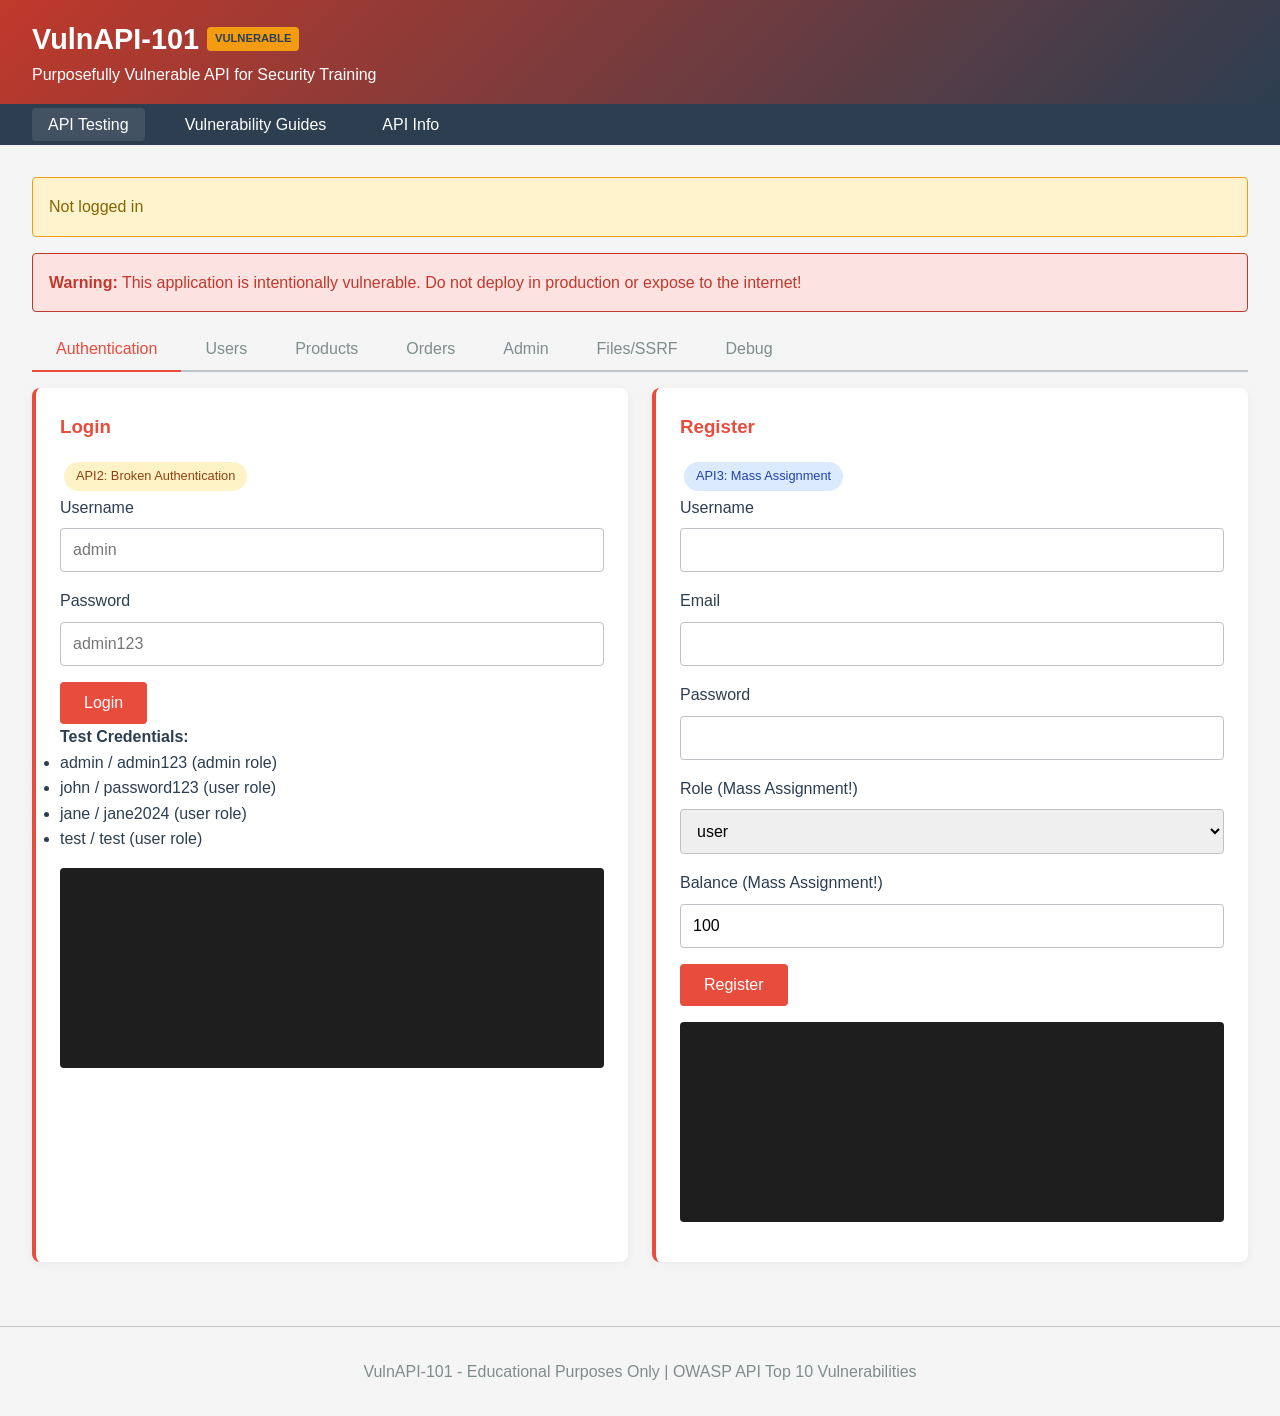
==== static/index.html @ 737ffe5f "Add VulnAPI-101: Purposefully vulnerable API for security training This commit adds a complete vulne" ====
<!DOCTYPE html>
<html lang="en">
<head>
    <meta charset="UTF-8">
    <meta name="viewport" content="width=device-width, initial-scale=1.0">
    <title>VulnAPI-101 - Vulnerable API Testing Interface</title>
    <link rel="stylesheet" href="/static/css/style.css">
</head>
<body>
    <header>
        <h1>VulnAPI-101 <span class="warning-badge">VULNERABLE</span></h1>
        <p>Purposefully Vulnerable API for Security Training</p>
    </header>

    <nav>
        <ul>
            <li><a href="/static/index.html" class="active">API Testing</a></li>
            <li><a href="/guides/">Vulnerability Guides</a></li>
            <li><a href="/api" target="_blank">API Info</a></li>
        </ul>
    </nav>

    <main>
        <div id="auth-status" class="alert alert-warning">Not logged in</div>
        <button id="logout-btn" class="btn btn-secondary btn-small" style="display: none;">Logout</button>

        <div class="alert alert-danger">
            <strong>Warning:</strong> This application is intentionally vulnerable.
            Do not deploy in production or expose to the internet!
        </div>

        <!-- Tabs -->
        <div class="tabs">
            <button class="tab active" data-tab="auth-section">Authentication</button>
            <button class="tab" data-tab="users-section">Users</button>
            <button class="tab" data-tab="products-section">Products</button>
            <button class="tab" data-tab="orders-section">Orders</button>
            <button class="tab" data-tab="admin-section">Admin</button>
            <button class="tab" data-tab="files-section">Files/SSRF</button>
            <button class="tab" data-tab="debug-section">Debug</button>
        </div>

        <!-- Authentication Section -->
        <div id="auth-section" class="tab-content active">
            <div class="grid">
                <div class="card">
                    <h3>Login</h3>
                    <p class="owasp-tag owasp-api2">API2: Broken Authentication</p>
                    <form id="login-form">
                        <div class="form-group">
                            <label for="login-username">Username</label>
                            <input type="text" id="login-username" placeholder="admin" required>
                        </div>
                        <div class="form-group">
                            <label for="login-password">Password</label>
                            <input type="password" id="login-password" placeholder="admin123" required>
                        </div>
                        <button type="submit" class="btn btn-primary">Login</button>
                    </form>
                    <h4>Test Credentials:</h4>
                    <ul>
                        <li>admin / admin123 (admin role)</li>
                        <li>john / password123 (user role)</li>
                        <li>jane / jane2024 (user role)</li>
                        <li>test / test (user role)</li>
                    </ul>
                    <pre class="response-area" id="login-response"></pre>
                </div>

                <div class="card">
                    <h3>Register</h3>
                    <p class="owasp-tag owasp-api3">API3: Mass Assignment</p>
                    <form id="register-form">
                        <div class="form-group">
                            <label for="reg-username">Username</label>
                            <input type="text" id="reg-username" required>
                        </div>
                        <div class="form-group">
                            <label for="reg-email">Email</label>
                            <input type="email" id="reg-email" required>
                        </div>
                        <div class="form-group">
                            <label for="reg-password">Password</label>
                            <input type="password" id="reg-password" required>
                        </div>
                        <div class="form-group">
                            <label for="reg-role">Role (Mass Assignment!)</label>
                            <select id="reg-role">
                                <option value="user">user</option>
                                <option value="admin">admin</option>
                                <option value="moderator">moderator</option>
                            </select>
                        </div>
                        <div class="form-group">
                            <label for="reg-balance">Balance (Mass Assignment!)</label>
                            <input type="number" id="reg-balance" value="100" step="0.01">
                        </div>
                        <button type="submit" class="btn btn-primary">Register</button>
                    </form>
                    <pre class="response-area" id="register-response"></pre>
                </div>
            </div>
        </div>

        <!-- Users Section -->
        <div id="users-section" class="tab-content">
            <div class="grid">
                <div class="card">
                    <h3>List All Users</h3>
                    <p class="owasp-tag owasp-api1">API1: BOLA</p>
                    <p class="owasp-tag owasp-api3">API3: Excessive Data Exposure</p>
                    <p>No authentication required - exposes all users including sensitive data!</p>
                    <button id="get-users-btn" class="btn btn-primary">Get All Users</button>
                    <pre class="response-area" id="users-response"></pre>
                </div>

                <div class="card">
                    <h3>Get User by ID</h3>
                    <p class="owasp-tag owasp-api1">API1: BOLA</p>
                    <div class="form-group">
                        <label for="user-id-input">User ID</label>
                        <input type="number" id="user-id-input" value="1">
                    </div>
                    <button id="get-user-btn" class="btn btn-primary">Get User</button>
                    <pre class="response-area" id="user-response"></pre>
                </div>

                <div class="card">
                    <h3>Update User (BOLA + Mass Assignment)</h3>
                    <p class="owasp-tag owasp-api1">API1: BOLA</p>
                    <p class="owasp-tag owasp-api3">API3: Mass Assignment</p>
                    <form id="update-user-form">
                        <div class="form-group">
                            <label for="update-user-id">User ID to Update</label>
                            <input type="number" id="update-user-id" value="1">
                        </div>
                        <div class="form-group">
                            <label for="update-role">New Role</label>
                            <select id="update-role">
                                <option value="">-- Don't change --</option>
                                <option value="admin">admin</option>
                                <option value="user">user</option>
                                <option value="moderator">moderator</option>
                            </select>
                        </div>
                        <div class="form-group">
                            <label for="update-balance">New Balance</label>
                            <input type="number" id="update-balance" placeholder="Leave empty to skip" step="0.01">
                        </div>
                        <div class="form-group">
                            <label for="update-password">New Password</label>
                            <input type="text" id="update-password" placeholder="Leave empty to skip">
                        </div>
                        <button type="submit" class="btn btn-warning">Update User</button>
                    </form>
                    <pre class="response-area" id="update-user-response"></pre>
                </div>

                <div class="card">
                    <h3>Search Users</h3>
                    <p class="owasp-tag owasp-api3">API3: Search by Sensitive Fields</p>
                    <form id="search-form">
                        <div class="form-group">
                            <label for="search-query">Search Query</label>
                            <input type="text" id="search-query" placeholder="Search term">
                        </div>
                        <div class="form-group">
                            <label for="search-field">Search Field</label>
                            <select id="search-field">
                                <option value="username">Username</option>
                                <option value="email">Email</option>
                                <option value="ssn">SSN (Sensitive!)</option>
                                <option value="credit_card">Credit Card (Sensitive!)</option>
                            </select>
                        </div>
                        <button type="submit" class="btn btn-primary">Search</button>
                    </form>
                    <pre class="response-area" id="search-response"></pre>
                </div>
            </div>
        </div>

        <!-- Products Section -->
        <div id="products-section" class="tab-content">
            <div class="grid">
                <div class="card">
                    <h3>List All Products</h3>
                    <p class="owasp-tag owasp-api3">API3: Internal Data Exposure</p>
                    <p>Exposes internal_cost and admin_notes!</p>
                    <button id="get-products-btn" class="btn btn-primary">Get All Products</button>
                    <pre class="response-area" id="products-response"></pre>
                </div>

                <div class="card">
                    <h3>Coupons (Sensitive Data Exposure)</h3>
                    <p class="owasp-tag owasp-api3">API3: Internal Data Exposure</p>
                    <p>Exposes internal employee coupons!</p>
                    <button onclick="VulnAPI.apiRequest('/products/coupons').then(r => VulnAPI.displayResponse('coupons-response', r))" class="btn btn-primary">Get Coupons</button>
                    <pre class="response-area" id="coupons-response"></pre>
                </div>
            </div>
        </div>

        <!-- Orders Section -->
        <div id="orders-section" class="tab-content">
            <div class="grid">
                <div class="card">
                    <h3>List All Orders</h3>
                    <p class="owasp-tag owasp-api1">API1: BOLA</p>
                    <p>No authentication required - view everyone's orders!</p>
                    <button id="get-orders-btn" class="btn btn-primary">Get All Orders</button>
                    <pre class="response-area" id="orders-response"></pre>
                </div>

                <div class="card">
                    <h3>Create Order (Price Manipulation)</h3>
                    <p class="owasp-tag owasp-api6">API6: Business Logic Abuse</p>
                    <p class="owasp-tag owasp-api1">API1: BOLA</p>
                    <form id="create-order-form">
                        <div class="form-group">
                            <label for="order-product-id">Product ID</label>
                            <input type="number" id="order-product-id" value="1">
                        </div>
                        <div class="form-group">
                            <label for="order-quantity">Quantity</label>
                            <input type="number" id="order-quantity" value="1">
                        </div>
                        <div class="form-group">
                            <label for="order-price">Custom Price (Price Manipulation!)</label>
                            <input type="number" id="order-price" placeholder="Leave empty for real price" step="0.01">
                        </div>
                        <div class="form-group">
                            <label for="order-user-id">User ID (BOLA - create for others!)</label>
                            <input type="number" id="order-user-id" placeholder="Leave empty for self">
                        </div>
                        <button type="submit" class="btn btn-primary">Create Order</button>
                    </form>
                    <pre class="response-area" id="order-response"></pre>
                </div>

                <div class="card">
                    <h3>Order Statistics</h3>
                    <p class="owasp-tag owasp-api9">API9: Undocumented Endpoint</p>
                    <button onclick="VulnAPI.apiRequest('/orders/statistics').then(r => VulnAPI.displayResponse('stats-response', r))" class="btn btn-info">Get Statistics</button>
                    <pre class="response-area" id="stats-response"></pre>
                </div>
            </div>
        </div>

        <!-- Admin Section -->
        <div id="admin-section" class="tab-content">
            <div class="grid">
                <div class="card danger">
                    <h3>Admin Config (No Auth Check!)</h3>
                    <p class="owasp-tag owasp-api5">API5: BFLA</p>
                    <p class="owasp-tag owasp-api8">API8: Security Misconfiguration</p>
                    <p>Exposes secret keys and credentials!</p>
                    <button id="admin-config-btn" class="btn btn-danger">Get Admin Config</button>
                    <pre class="response-area" id="admin-response"></pre>
                </div>

                <div class="card danger">
                    <h3>Raw SQL Query</h3>
                    <p class="owasp-tag owasp-api5">API5: BFLA</p>
                    <p class="owasp-tag owasp-api8">API8: SQL Injection</p>
                    <form id="query-form">
                        <div class="form-group">
                            <label for="raw-query">SQL Query</label>
                            <textarea id="raw-query" placeholder="SELECT * FROM users">SELECT * FROM users</textarea>
                        </div>
                        <button type="submit" class="btn btn-danger">Execute Query</button>
                    </form>
                    <pre class="response-area" id="query-response"></pre>
                </div>

                <div class="card">
                    <h3>Update User Role</h3>
                    <p class="owasp-tag owasp-api5">API5: BFLA</p>
                    <p>Any authenticated user can change anyone's role!</p>
                    <button onclick="VulnAPI.apiRequest('/admin/users/2/role', 'PUT', {role: 'admin'}).then(r => VulnAPI.displayResponse('role-response', r))" class="btn btn-warning">Make User 2 Admin</button>
                    <pre class="response-area" id="role-response"></pre>
                </div>

                <div class="card">
                    <h3>Database Backup</h3>
                    <p class="owasp-tag owasp-api5">API5: BFLA</p>
                    <button onclick="VulnAPI.apiRequest('/admin/backup').then(r => VulnAPI.displayResponse('backup-response', r))" class="btn btn-warning">Download Backup</button>
                    <pre class="response-area" id="backup-response"></pre>
                </div>
            </div>
        </div>

        <!-- Files/SSRF Section -->
        <div id="files-section" class="tab-content">
            <div class="grid">
                <div class="card danger">
                    <h3>Server-Side Request Forgery (SSRF)</h3>
                    <p class="owasp-tag owasp-api7">API7: SSRF</p>
                    <p>Fetch content from any URL - including internal services!</p>
                    <form id="ssrf-form">
                        <div class="form-group">
                            <label for="ssrf-url">URL to Fetch</label>
                            <input type="text" id="ssrf-url" placeholder="http://169.254.169.254/latest/meta-data/" value="http://localhost:5000/api">
                        </div>
                        <button type="submit" class="btn btn-danger">Fetch URL</button>
                    </form>
                    <p><strong>Try these:</strong></p>
                    <ul>
                        <li><code>http://localhost:5000/api/admin/config</code></li>
                        <li><code>http://127.0.0.1:5000/api/debug/env</code></li>
                        <li><code>http://169.254.169.254/latest/meta-data/</code> (AWS)</li>
                        <li><code>file:///etc/passwd</code></li>
                    </ul>
                    <pre class="response-area" id="ssrf-response"></pre>
                </div>

                <div class="card">
                    <h3>File Upload</h3>
                    <p class="owasp-tag owasp-api8">API8: Unrestricted Upload</p>
                    <form id="upload-form">
                        <div class="form-group">
                            <label for="file-input">Select File (Any type allowed!)</label>
                            <input type="file" id="file-input">
                        </div>
                        <button type="submit" class="btn btn-primary">Upload</button>
                    </form>
                    <pre class="response-area" id="upload-response"></pre>
                </div>

                <div class="card">
                    <h3>Path Traversal</h3>
                    <p class="owasp-tag owasp-api8">API8: Path Traversal</p>
                    <div class="form-group">
                        <label for="path-input">Filename</label>
                        <input type="text" id="path-input" placeholder="../../../etc/passwd" value="../../../etc/passwd">
                    </div>
                    <button onclick="VulnAPI.apiRequest('/files/read', 'POST', {filename: document.getElementById('path-input').value}).then(r => VulnAPI.displayResponse('path-response', r))" class="btn btn-danger">Read File</button>
                    <pre class="response-area" id="path-response"></pre>
                </div>
            </div>
        </div>

        <!-- Debug Section -->
        <div id="debug-section" class="tab-content">
            <div class="grid">
                <div class="card danger">
                    <h3>Environment Variables</h3>
                    <p class="owasp-tag owasp-api8">API8: Security Misconfiguration</p>
                    <button id="debug-info-btn" class="btn btn-danger">Get Environment</button>
                    <pre class="response-area" id="debug-response"></pre>
                </div>

                <div class="card">
                    <h3>API Routes Discovery</h3>
                    <p class="owasp-tag owasp-api9">API9: Improper Inventory</p>
                    <button id="routes-btn" class="btn btn-info">List All Routes</button>
                </div>

                <div class="card danger">
                    <h3>Remote Code Execution</h3>
                    <p class="owasp-tag owasp-api8">API8: RCE</p>
                    <form id="code-form">
                        <div class="form-group">
                            <label for="code-input">Python Code</label>
                            <textarea id="code-input" placeholder="result = 2 + 2">import os; result = os.getcwd()</textarea>
                        </div>
                        <button type="submit" class="btn btn-danger">Execute Code</button>
                    </form>
                    <pre class="response-area" id="code-response"></pre>
                </div>

                <div class="card">
                    <h3>Hidden Endpoints</h3>
                    <p class="owasp-tag owasp-api9">API9: Hidden Endpoints</p>
                    <button onclick="VulnAPI.apiRequest('/debug/.hidden').then(r => VulnAPI.displayResponse('hidden-response', r))" class="btn btn-warning">Access Hidden Endpoint</button>
                    <button onclick="VulnAPI.apiRequest('/admin/hidden/debug').then(r => VulnAPI.displayResponse('hidden-response', r))" class="btn btn-warning">Hidden Debug</button>
                    <pre class="response-area" id="hidden-response"></pre>
                </div>
            </div>
        </div>
    </main>

    <footer>
        <p>VulnAPI-101 - Educational Purposes Only | OWASP API Top 10 Vulnerabilities</p>
    </footer>

    <script src="/static/js/app.js"></script>
</body>
</html>
---- static/css/style.css ----
/* VulnAPI-101 Styles */

:root {
    --primary-color: #e74c3c;
    --secondary-color: #2c3e50;
    --success-color: #27ae60;
    --warning-color: #f39c12;
    --danger-color: #c0392b;
    --info-color: #3498db;
    --light-bg: #ecf0f1;
    --dark-bg: #2c3e50;
    --text-color: #2c3e50;
    --light-text: #7f8c8d;
    --border-color: #bdc3c7;
    --code-bg: #1e1e1e;
    --code-text: #d4d4d4;
}

* {
    margin: 0;
    padding: 0;
    box-sizing: border-box;
}

body {
    font-family: -apple-system, BlinkMacSystemFont, 'Segoe UI', Roboto, Oxygen, Ubuntu, sans-serif;
    line-height: 1.6;
    color: var(--text-color);
    background-color: #f5f5f5;
}

/* Header */
header {
    background: linear-gradient(135deg, var(--danger-color), var(--secondary-color));
    color: white;
    padding: 1rem 2rem;
    box-shadow: 0 2px 10px rgba(0,0,0,0.1);
}

header h1 {
    font-size: 1.8rem;
    display: flex;
    align-items: center;
    gap: 0.5rem;
}

header .warning-badge {
    background: var(--warning-color);
    color: var(--secondary-color);
    padding: 0.2rem 0.5rem;
    border-radius: 4px;
    font-size: 0.7rem;
    font-weight: bold;
}

nav {
    background: var(--secondary-color);
    padding: 0.5rem 2rem;
}

nav ul {
    list-style: none;
    display: flex;
    gap: 1.5rem;
}

nav a {
    color: white;
    text-decoration: none;
    padding: 0.5rem 1rem;
    border-radius: 4px;
    transition: background 0.3s;
}

nav a:hover, nav a.active {
    background: rgba(255,255,255,0.1);
}

/* Main Content */
main {
    max-width: 1400px;
    margin: 0 auto;
    padding: 2rem;
}

.container {
    background: white;
    border-radius: 8px;
    box-shadow: 0 2px 10px rgba(0,0,0,0.05);
    padding: 2rem;
    margin-bottom: 2rem;
}

h2 {
    color: var(--secondary-color);
    margin-bottom: 1rem;
    padding-bottom: 0.5rem;
    border-bottom: 2px solid var(--primary-color);
}

h3 {
    color: var(--secondary-color);
    margin: 1.5rem 0 1rem;
}

/* Grid Layout */
.grid {
    display: grid;
    grid-template-columns: repeat(auto-fit, minmax(300px, 1fr));
    gap: 1.5rem;
}

/* Cards */
.card {
    background: white;
    border-radius: 8px;
    box-shadow: 0 2px 10px rgba(0,0,0,0.05);
    padding: 1.5rem;
    border-left: 4px solid var(--primary-color);
}

.card h3 {
    margin-top: 0;
    color: var(--primary-color);
}

.card.info { border-left-color: var(--info-color); }
.card.warning { border-left-color: var(--warning-color); }
.card.danger { border-left-color: var(--danger-color); }
.card.success { border-left-color: var(--success-color); }

/* Forms */
.form-group {
    margin-bottom: 1rem;
}

label {
    display: block;
    margin-bottom: 0.5rem;
    font-weight: 500;
    color: var(--secondary-color);
}

input, textarea, select {
    width: 100%;
    padding: 0.75rem;
    border: 1px solid var(--border-color);
    border-radius: 4px;
    font-size: 1rem;
    transition: border-color 0.3s;
}

input:focus, textarea:focus, select:focus {
    outline: none;
    border-color: var(--primary-color);
}

textarea {
    min-height: 100px;
    resize: vertical;
}

/* Buttons */
.btn {
    display: inline-block;
    padding: 0.75rem 1.5rem;
    border: none;
    border-radius: 4px;
    font-size: 1rem;
    cursor: pointer;
    text-decoration: none;
    transition: all 0.3s;
}

.btn-primary {
    background: var(--primary-color);
    color: white;
}

.btn-primary:hover {
    background: var(--danger-color);
}

.btn-secondary {
    background: var(--secondary-color);
    color: white;
}

.btn-secondary:hover {
    background: #1a252f;
}

.btn-success {
    background: var(--success-color);
    color: white;
}

.btn-warning {
    background: var(--warning-color);
    color: var(--secondary-color);
}

.btn-info {
    background: var(--info-color);
    color: white;
}

.btn-small {
    padding: 0.4rem 0.8rem;
    font-size: 0.85rem;
}

/* Tables */
table {
    width: 100%;
    border-collapse: collapse;
    margin: 1rem 0;
}

th, td {
    padding: 0.75rem;
    text-align: left;
    border-bottom: 1px solid var(--border-color);
}

th {
    background: var(--light-bg);
    font-weight: 600;
    color: var(--secondary-color);
}

tr:hover {
    background: #f9f9f9;
}

/* Code Blocks */
pre, code {
    font-family: 'Consolas', 'Monaco', 'Courier New', monospace;
}

pre {
    background: var(--code-bg);
    color: var(--code-text);
    padding: 1rem;
    border-radius: 4px;
    overflow-x: auto;
    margin: 1rem 0;
}

code {
    background: #f0f0f0;
    padding: 0.2rem 0.4rem;
    border-radius: 3px;
    font-size: 0.9em;
}

pre code {
    background: none;
    padding: 0;
}

/* Response/Output Area */
.response-area {
    background: var(--code-bg);
    color: var(--code-text);
    padding: 1rem;
    border-radius: 4px;
    min-height: 200px;
    max-height: 500px;
    overflow: auto;
    font-family: monospace;
    white-space: pre-wrap;
    word-break: break-word;
}

/* Badges */
.badge {
    display: inline-block;
    padding: 0.25rem 0.5rem;
    border-radius: 4px;
    font-size: 0.75rem;
    font-weight: bold;
    text-transform: uppercase;
}

.badge-danger { background: var(--danger-color); color: white; }
.badge-warning { background: var(--warning-color); color: var(--secondary-color); }
.badge-info { background: var(--info-color); color: white; }
.badge-success { background: var(--success-color); color: white; }

/* Vulnerability Severity */
.severity-critical { color: #9b2c2c; font-weight: bold; }
.severity-high { color: var(--danger-color); font-weight: bold; }
.severity-medium { color: var(--warning-color); font-weight: bold; }
.severity-low { color: var(--info-color); }

/* Tabs */
.tabs {
    display: flex;
    border-bottom: 2px solid var(--border-color);
    margin-bottom: 1rem;
}

.tab {
    padding: 0.75rem 1.5rem;
    cursor: pointer;
    border: none;
    background: none;
    font-size: 1rem;
    color: var(--light-text);
    transition: all 0.3s;
}

.tab:hover {
    color: var(--primary-color);
}

.tab.active {
    color: var(--primary-color);
    border-bottom: 2px solid var(--primary-color);
    margin-bottom: -2px;
}

.tab-content {
    display: none;
}

.tab-content.active {
    display: block;
}

/* Alerts */
.alert {
    padding: 1rem;
    border-radius: 4px;
    margin-bottom: 1rem;
}

.alert-danger {
    background: #fde2e2;
    border: 1px solid var(--danger-color);
    color: var(--danger-color);
}

.alert-warning {
    background: #fef3cd;
    border: 1px solid var(--warning-color);
    color: #856404;
}

.alert-info {
    background: #cce5ff;
    border: 1px solid var(--info-color);
    color: #004085;
}

.alert-success {
    background: #d4edda;
    border: 1px solid var(--success-color);
    color: #155724;
}

/* OWASP Categories */
.owasp-tag {
    display: inline-block;
    padding: 0.25rem 0.75rem;
    border-radius: 20px;
    font-size: 0.8rem;
    font-weight: 500;
    margin: 0.25rem;
}

.owasp-api1 { background: #fee2e2; color: #991b1b; }
.owasp-api2 { background: #fef3c7; color: #92400e; }
.owasp-api3 { background: #dbeafe; color: #1e40af; }
.owasp-api4 { background: #dcfce7; color: #166534; }
.owasp-api5 { background: #f3e8ff; color: #7c3aed; }
.owasp-api6 { background: #fce7f3; color: #9d174d; }
.owasp-api7 { background: #cffafe; color: #0e7490; }
.owasp-api8 { background: #fef08a; color: #854d0e; }
.owasp-api9 { background: #e0e7ff; color: #3730a3; }
.owasp-api10 { background: #d1fae5; color: #065f46; }

/* Sidebar Layout for Guides */
.guide-layout {
    display: grid;
    grid-template-columns: 280px 1fr;
    gap: 2rem;
}

.sidebar {
    background: white;
    border-radius: 8px;
    padding: 1rem;
    position: sticky;
    top: 1rem;
    max-height: calc(100vh - 2rem);
    overflow-y: auto;
}

.sidebar h3 {
    font-size: 1rem;
    margin-bottom: 0.5rem;
}

.sidebar ul {
    list-style: none;
}

.sidebar li {
    margin-bottom: 0.5rem;
}

.sidebar a {
    color: var(--text-color);
    text-decoration: none;
    display: block;
    padding: 0.5rem;
    border-radius: 4px;
    transition: all 0.3s;
}

.sidebar a:hover {
    background: var(--light-bg);
    color: var(--primary-color);
}

.sidebar a.active {
    background: var(--primary-color);
    color: white;
}

/* Collapsible sections */
.collapsible {
    cursor: pointer;
    user-select: none;
}

.collapsible::before {
    content: '▶';
    display: inline-block;
    margin-right: 0.5rem;
    transition: transform 0.3s;
}

.collapsible.open::before {
    transform: rotate(90deg);
}

.collapsible-content {
    display: none;
    padding-left: 1rem;
}

.collapsible.open + .collapsible-content {
    display: block;
}

/* Loading spinner */
.spinner {
    border: 3px solid var(--light-bg);
    border-top: 3px solid var(--primary-color);
    border-radius: 50%;
    width: 24px;
    height: 24px;
    animation: spin 1s linear infinite;
    display: inline-block;
}

@keyframes spin {
    0% { transform: rotate(0deg); }
    100% { transform: rotate(360deg); }
}

/* Footer */
footer {
    text-align: center;
    padding: 2rem;
    color: var(--light-text);
    border-top: 1px solid var(--border-color);
    margin-top: 2rem;
}

/* Responsive */
@media (max-width: 768px) {
    .guide-layout {
        grid-template-columns: 1fr;
    }

    .sidebar {
        position: static;
        max-height: none;
    }

    nav ul {
        flex-wrap: wrap;
    }

    .grid {
        grid-template-columns: 1fr;
    }
}

/* Copy button for code blocks */
.code-container {
    position: relative;
}

.copy-btn {
    position: absolute;
    top: 0.5rem;
    right: 0.5rem;
    padding: 0.25rem 0.5rem;
    background: rgba(255,255,255,0.1);
    border: 1px solid rgba(255,255,255,0.2);
    color: white;
    border-radius: 4px;
    cursor: pointer;
    font-size: 0.75rem;
}

.copy-btn:hover {
    background: rgba(255,255,255,0.2);
}

/* Exploit output highlighting */
.exploit-success {
    border-left: 3px solid var(--success-color);
    padding-left: 1rem;
}

.exploit-output {
    background: #1a1a1a;
    border: 1px solid var(--success-color);
}
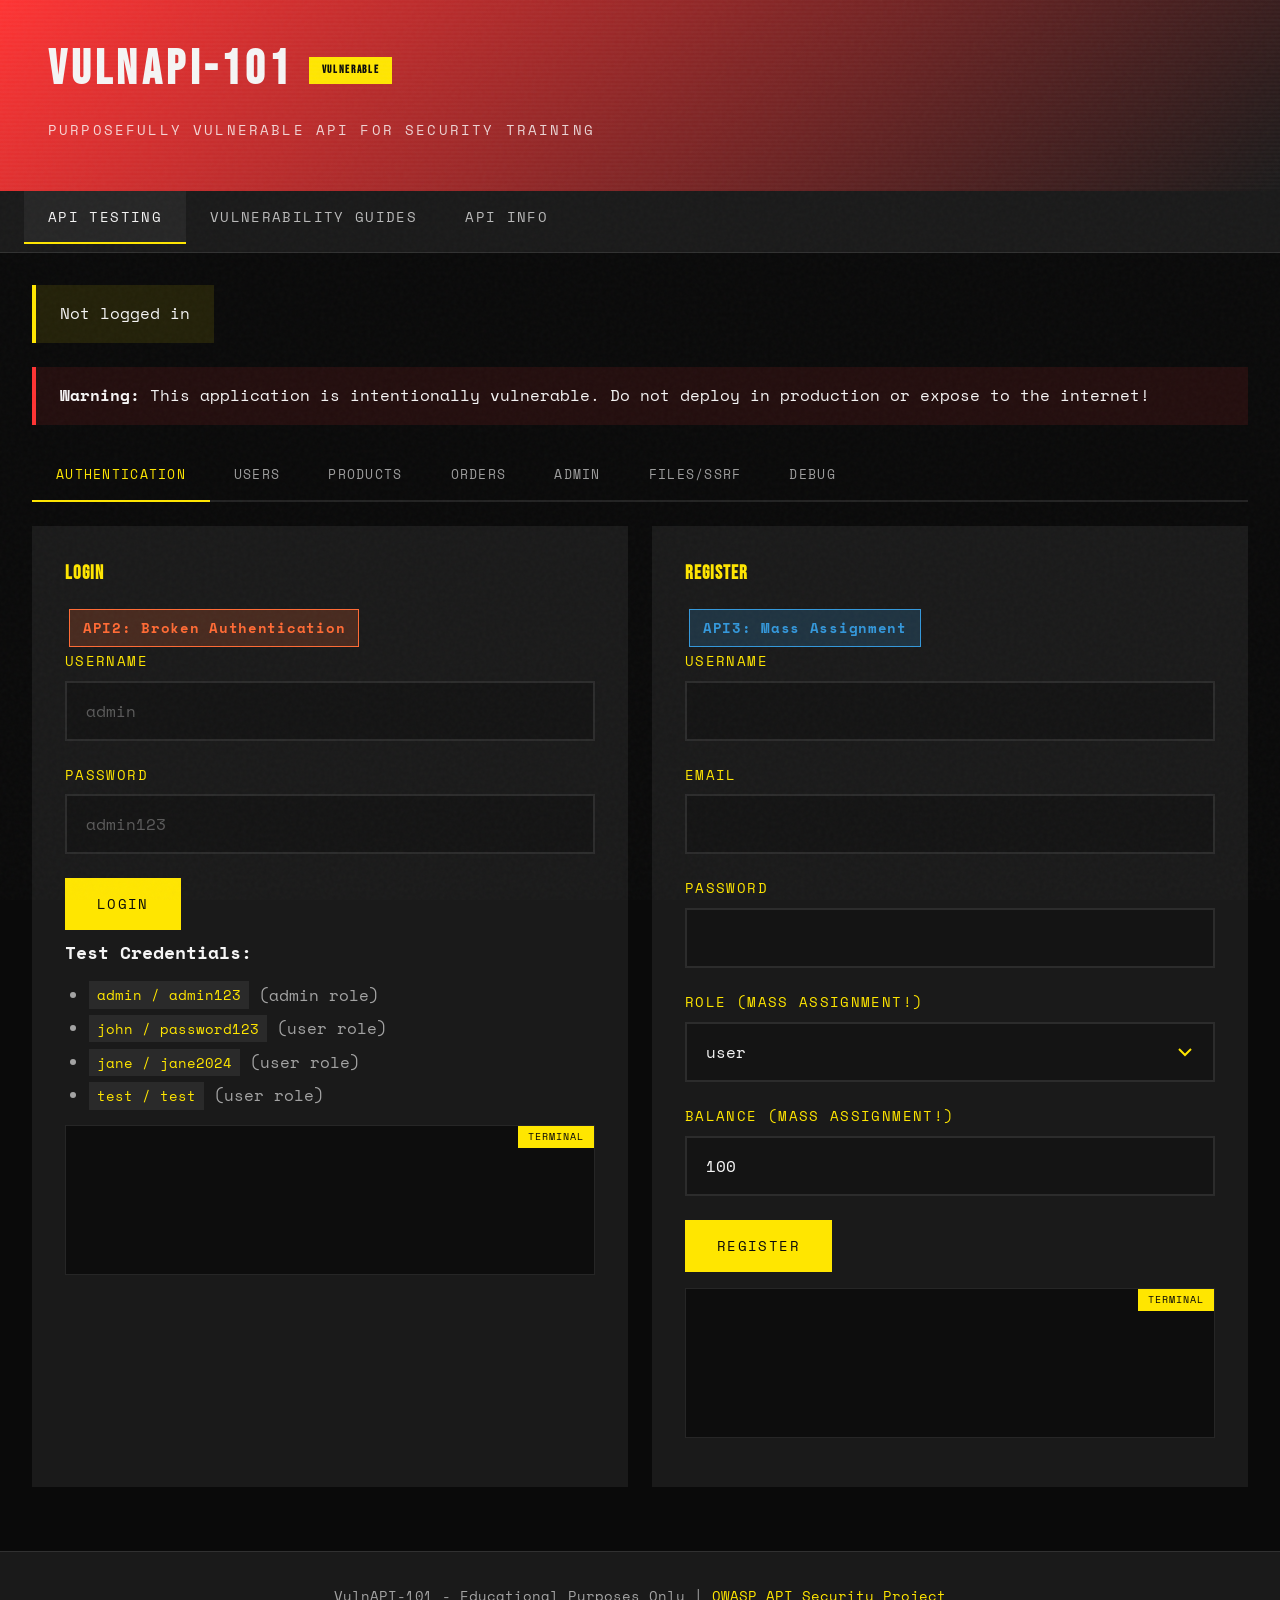
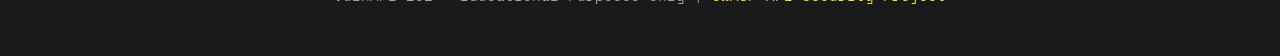
==== commit d2fc7402: "Style vulnerability guides and web frontend with dark theme - Add dark theme CSS inspired by Uncivil" ====
--- a/static/index.html
+++ b/static/index.html
@@ -4,11 +4,17 @@
     <meta charset="UTF-8">
     <meta name="viewport" content="width=device-width, initial-scale=1.0">
     <title>VulnAPI-101 - Vulnerable API Testing Interface</title>
+    <meta name="description" content="Purposefully vulnerable REST API for security training - OWASP API Top 10">
+
+    <link rel="preconnect" href="https://fonts.googleapis.com">
+    <link rel="preconnect" href="https://fonts.gstatic.com" crossorigin>
+    <link href="https://fonts.googleapis.com/css2?family=Bebas+Neue&family=Space+Mono:wght@400;700&display=swap" rel="stylesheet">
+
     <link rel="stylesheet" href="/static/css/style.css">
 </head>
 <body>
     <header>
-        <h1>VulnAPI-101 <span class="warning-badge">VULNERABLE</span></h1>
+        <h1>VULNAPI-101 <span class="warning-badge">VULNERABLE</span></h1>
         <p>Purposefully Vulnerable API for Security Training</p>
     </header>
 
@@ -59,10 +65,10 @@
                     </form>
                     <h4>Test Credentials:</h4>
                     <ul>
-                        <li>admin / admin123 (admin role)</li>
-                        <li>john / password123 (user role)</li>
-                        <li>jane / jane2024 (user role)</li>
-                        <li>test / test (user role)</li>
+                        <li><code>admin / admin123</code> (admin role)</li>
+                        <li><code>john / password123</code> (user role)</li>
+                        <li><code>jane / jane2024</code> (user role)</li>
+                        <li><code>test / test</code> (user role)</li>
                     </ul>
                     <pre class="response-area" id="login-response"></pre>
                 </div>
@@ -354,6 +360,7 @@
                     <h3>API Routes Discovery</h3>
                     <p class="owasp-tag owasp-api9">API9: Improper Inventory</p>
                     <button id="routes-btn" class="btn btn-info">List All Routes</button>
+                    <pre class="response-area" id="routes-response"></pre>
                 </div>
 
                 <div class="card danger">
@@ -381,7 +388,7 @@
     </main>
 
     <footer>
-        <p>VulnAPI-101 - Educational Purposes Only | OWASP API Top 10 Vulnerabilities</p>
+        <p>VulnAPI-101 - Educational Purposes Only | <a href="https://owasp.org/API-Security/">OWASP API Security Project</a></p>
     </footer>
 
     <script src="/static/js/app.js"></script>
--- a/static/css/style.css
+++ b/static/css/style.css
@@ -1,19 +1,23 @@
-/* VulnAPI-101 Styles */
+/* VulnAPI-101 Dark Theme - Inspired by Uncivil Disobedience */
 
 :root {
-    --primary-color: #e74c3c;
-    --secondary-color: #2c3e50;
-    --success-color: #27ae60;
-    --warning-color: #f39c12;
-    --danger-color: #c0392b;
-    --info-color: #3498db;
-    --light-bg: #ecf0f1;
-    --dark-bg: #2c3e50;
-    --text-color: #2c3e50;
-    --light-text: #7f8c8d;
-    --border-color: #bdc3c7;
-    --code-bg: #1e1e1e;
-    --code-text: #d4d4d4;
+    --black: #0a0a0a;
+    --white: #f5f5f5;
+    --yellow: #FFE600;
+    --red: #FF3333;
+    --gray: #1a1a1a;
+    --dark-gray: #141414;
+    --light-gray: #2a2a2a;
+    --text-muted: rgba(255, 255, 255, 0.6);
+    --border-color: rgba(255, 255, 255, 0.1);
+    --grain: url("data:image/svg+xml,%3Csvg viewBox='0 0 256 256' xmlns='http://www.w3.org/2000/svg'%3E%3Cfilter id='noise'%3E%3CfeTurbulence type='fractalNoise' baseFrequency='0.85' numOctaves='4' stitchTiles='stitch'/%3E%3C/filter%3E%3Crect width='100%25' height='100%25' filter='url(%23noise)'/%3E%3C/svg%3E");
+
+    /* OWASP Colors */
+    --owasp-critical: #FF3333;
+    --owasp-high: #FF6B35;
+    --owasp-medium: #FFE600;
+    --owasp-low: #4ECDC4;
+    --owasp-info: #3498db;
 }
 
 * {
@@ -22,58 +26,179 @@
     box-sizing: border-box;
 }
 
+html {
+    scroll-behavior: smooth;
+}
+
 body {
-    font-family: -apple-system, BlinkMacSystemFont, 'Segoe UI', Roboto, Oxygen, Ubuntu, sans-serif;
+    background: var(--black);
+    color: var(--white);
+    font-family: 'Space Mono', 'Consolas', 'Monaco', monospace;
     line-height: 1.6;
-    color: var(--text-color);
-    background-color: #f5f5f5;
+    overflow-x: hidden;
+    min-height: 100vh;
+}
+
+/* Grain overlay */
+body::before {
+    content: '';
+    position: fixed;
+    top: 0;
+    left: 0;
+    width: 100%;
+    height: 100%;
+    background: var(--grain);
+    opacity: 0.03;
+    pointer-events: none;
+    z-index: 1000;
+}
+
+/* Animations */
+@keyframes glitch {
+    0% { transform: translate(0); }
+    20% { transform: translate(-2px, 2px); }
+    40% { transform: translate(-2px, -2px); }
+    60% { transform: translate(2px, 2px); }
+    80% { transform: translate(2px, -2px); }
+    100% { transform: translate(0); }
+}
+
+@keyframes fadeUp {
+    from {
+        opacity: 0;
+        transform: translateY(20px);
+    }
+    to {
+        opacity: 1;
+        transform: translateY(0);
+    }
+}
+
+@keyframes pulse {
+    0%, 100% { opacity: 1; }
+    50% { opacity: 0.5; }
+}
+
+@keyframes spin {
+    0% { transform: rotate(0deg); }
+    100% { transform: rotate(360deg); }
+}
+
+/* Selection style */
+::selection {
+    background: var(--yellow);
+    color: var(--black);
 }
 
 /* Header */
 header {
-    background: linear-gradient(135deg, var(--danger-color), var(--secondary-color));
-    color: white;
-    padding: 1rem 2rem;
-    box-shadow: 0 2px 10px rgba(0,0,0,0.1);
+    background: linear-gradient(135deg, var(--red), var(--gray));
+    color: var(--white);
+    padding: 2rem 3rem;
+    position: relative;
+    overflow: hidden;
+}
+
+header::before {
+    content: '';
+    position: absolute;
+    top: 0;
+    left: 0;
+    right: 0;
+    bottom: 0;
+    background:
+        repeating-linear-gradient(
+            0deg,
+            transparent,
+            transparent 2px,
+            rgba(255,255,255,0.02) 2px,
+            rgba(255,255,255,0.02) 4px
+        );
+    pointer-events: none;
 }
 
 header h1 {
-    font-size: 1.8rem;
+    font-family: 'Bebas Neue', 'Arial Black', sans-serif;
+    font-size: clamp(2rem, 5vw, 3rem);
+    letter-spacing: 0.1em;
     display: flex;
     align-items: center;
-    gap: 0.5rem;
-}
-
-header .warning-badge {
-    background: var(--warning-color);
-    color: var(--secondary-color);
-    padding: 0.2rem 0.5rem;
-    border-radius: 4px;
+    gap: 1rem;
+    flex-wrap: wrap;
+    animation: fadeUp 0.6s ease;
+}
+
+header h1:hover {
+    animation: glitch 0.3s ease infinite;
+}
+
+header p {
+    margin-top: 0.5rem;
+    font-size: 0.9rem;
+    letter-spacing: 0.15em;
+    text-transform: uppercase;
+    color: rgba(255, 255, 255, 0.8);
+}
+
+.warning-badge {
+    background: var(--yellow);
+    color: var(--black);
+    padding: 0.3rem 0.8rem;
     font-size: 0.7rem;
     font-weight: bold;
-}
-
+    letter-spacing: 0.15em;
+    text-transform: uppercase;
+    animation: pulse 2s ease infinite;
+}
+
+/* Navigation */
 nav {
-    background: var(--secondary-color);
-    padding: 0.5rem 2rem;
+    background: var(--gray);
+    padding: 0;
+    border-bottom: 1px solid var(--border-color);
+    position: sticky;
+    top: 0;
+    z-index: 100;
 }
 
 nav ul {
     list-style: none;
     display: flex;
-    gap: 1.5rem;
+    gap: 0;
+    max-width: 1400px;
+    margin: 0 auto;
 }
 
 nav a {
-    color: white;
+    color: rgba(255, 255, 255, 0.7);
     text-decoration: none;
-    padding: 0.5rem 1rem;
-    border-radius: 4px;
-    transition: background 0.3s;
+    padding: 1rem 1.5rem;
+    font-size: 0.85rem;
+    letter-spacing: 0.1em;
+    text-transform: uppercase;
+    display: block;
+    position: relative;
+    transition: all 0.3s ease;
+}
+
+nav a::after {
+    content: '';
+    position: absolute;
+    bottom: 0;
+    left: 0;
+    width: 0;
+    height: 2px;
+    background: var(--yellow);
+    transition: width 0.3s ease;
 }
 
 nav a:hover, nav a.active {
-    background: rgba(255,255,255,0.1);
+    color: var(--white);
+    background: rgba(255, 255, 255, 0.05);
+}
+
+nav a:hover::after, nav a.active::after {
+    width: 100%;
 }
 
 /* Main Content */
@@ -81,248 +206,481 @@
     max-width: 1400px;
     margin: 0 auto;
     padding: 2rem;
-}
-
+    min-height: calc(100vh - 200px);
+}
+
+/* Container */
 .container {
-    background: white;
-    border-radius: 8px;
-    box-shadow: 0 2px 10px rgba(0,0,0,0.05);
+    background: var(--gray);
+    border-radius: 0;
     padding: 2rem;
     margin-bottom: 2rem;
-}
-
+    border-left: 4px solid var(--yellow);
+    position: relative;
+    animation: fadeUp 0.6s ease;
+}
+
+.container::before {
+    content: '';
+    position: absolute;
+    top: 0;
+    left: 0;
+    width: 100%;
+    height: 4px;
+    background: linear-gradient(90deg, var(--yellow), transparent);
+}
+
+/* Typography */
 h2 {
-    color: var(--secondary-color);
+    font-family: 'Bebas Neue', 'Arial Black', sans-serif;
+    font-size: clamp(1.5rem, 4vw, 2.5rem);
+    letter-spacing: 0.05em;
+    margin-bottom: 1.5rem;
+    color: var(--white);
+    display: flex;
+    align-items: center;
+    gap: 1rem;
+    flex-wrap: wrap;
+}
+
+h3 {
+    font-family: 'Bebas Neue', 'Arial Black', sans-serif;
+    font-size: 1.3rem;
+    letter-spacing: 0.05em;
+    color: var(--yellow);
+    margin: 2rem 0 1rem;
+}
+
+h4 {
+    font-size: 1.1rem;
+    color: var(--white);
+    margin: 1rem 0 0.5rem;
+}
+
+p {
+    color: var(--text-muted);
+    line-height: 1.8;
     margin-bottom: 1rem;
-    padding-bottom: 0.5rem;
-    border-bottom: 2px solid var(--primary-color);
-}
-
-h3 {
-    color: var(--secondary-color);
-    margin: 1.5rem 0 1rem;
+}
+
+ul, ol {
+    margin: 1rem 0;
+    padding-left: 1.5rem;
+    color: var(--text-muted);
+}
+
+li {
+    margin-bottom: 0.5rem;
 }
 
 /* Grid Layout */
 .grid {
     display: grid;
-    grid-template-columns: repeat(auto-fit, minmax(300px, 1fr));
+    grid-template-columns: repeat(auto-fit, minmax(320px, 1fr));
     gap: 1.5rem;
+    margin-top: 1rem;
 }
 
 /* Cards */
 .card {
-    background: white;
-    border-radius: 8px;
-    box-shadow: 0 2px 10px rgba(0,0,0,0.05);
-    padding: 1.5rem;
-    border-left: 4px solid var(--primary-color);
+    background: var(--gray);
+    padding: 2rem;
+    position: relative;
+    overflow: hidden;
+    transition: all 0.4s ease;
+    border: 1px solid transparent;
+    animation: fadeUp 0.6s ease;
+}
+
+.card::before {
+    content: '';
+    position: absolute;
+    top: 0;
+    left: 0;
+    width: 100%;
+    height: 4px;
+    background: var(--yellow);
+    transform: scaleX(0);
+    transform-origin: left;
+    transition: transform 0.4s ease;
+}
+
+.card:hover {
+    border-color: var(--yellow);
+    transform: translateY(-4px);
+    box-shadow: 0 10px 40px rgba(255, 230, 0, 0.1);
+}
+
+.card:hover::before {
+    transform: scaleX(1);
 }
 
 .card h3 {
     margin-top: 0;
-    color: var(--primary-color);
-}
-
-.card.info { border-left-color: var(--info-color); }
-.card.warning { border-left-color: var(--warning-color); }
-.card.danger { border-left-color: var(--danger-color); }
-.card.success { border-left-color: var(--success-color); }
+    font-size: 1.2rem;
+}
+
+.card h4 {
+    color: var(--white);
+    margin-top: 0.5rem;
+}
+
+.card p {
+    font-size: 0.9rem;
+}
+
+.card.danger {
+    border-left: 4px solid var(--red);
+}
+
+.card.warning {
+    border-left: 4px solid var(--owasp-medium);
+}
+
+.card.info {
+    border-left: 4px solid var(--owasp-info);
+}
 
 /* Forms */
 .form-group {
-    margin-bottom: 1rem;
+    margin-bottom: 1.5rem;
 }
 
 label {
     display: block;
     margin-bottom: 0.5rem;
-    font-weight: 500;
-    color: var(--secondary-color);
+    font-size: 0.85rem;
+    letter-spacing: 0.1em;
+    text-transform: uppercase;
+    color: var(--yellow);
 }
 
 input, textarea, select {
     width: 100%;
-    padding: 0.75rem;
-    border: 1px solid var(--border-color);
-    border-radius: 4px;
+    padding: 1rem 1.2rem;
+    background: var(--dark-gray);
+    border: 2px solid var(--border-color);
+    color: var(--white);
+    font-family: 'Space Mono', monospace;
     font-size: 1rem;
-    transition: border-color 0.3s;
+    transition: all 0.3s ease;
 }
 
 input:focus, textarea:focus, select:focus {
     outline: none;
-    border-color: var(--primary-color);
+    border-color: var(--yellow);
+    box-shadow: 0 0 20px rgba(255, 230, 0, 0.2);
+}
+
+input::placeholder, textarea::placeholder {
+    color: rgba(255, 255, 255, 0.3);
 }
 
 textarea {
-    min-height: 100px;
+    min-height: 120px;
     resize: vertical;
+}
+
+select {
+    cursor: pointer;
+    appearance: none;
+    background-image: url("data:image/svg+xml,%3Csvg xmlns='http://www.w3.org/2000/svg' width='24' height='24' viewBox='0 0 24 24' fill='none' stroke='%23FFE600' stroke-width='2'%3E%3Cpolyline points='6,9 12,15 18,9'%3E%3C/polyline%3E%3C/svg%3E");
+    background-repeat: no-repeat;
+    background-position: right 1rem center;
+    padding-right: 3rem;
 }
 
 /* Buttons */
 .btn {
     display: inline-block;
-    padding: 0.75rem 1.5rem;
+    padding: 1rem 2rem;
+    font-family: 'Space Mono', monospace;
+    font-size: 0.85rem;
+    letter-spacing: 0.1em;
+    text-transform: uppercase;
+    text-decoration: none;
     border: none;
-    border-radius: 4px;
-    font-size: 1rem;
     cursor: pointer;
-    text-decoration: none;
-    transition: all 0.3s;
+    transition: all 0.3s ease;
+    position: relative;
+    overflow: hidden;
 }
 
 .btn-primary {
-    background: var(--primary-color);
-    color: white;
+    background: var(--yellow);
+    color: var(--black);
 }
 
 .btn-primary:hover {
-    background: var(--danger-color);
+    background: var(--white);
+    transform: scale(1.02);
+    box-shadow: 0 0 30px rgba(255, 230, 0, 0.4);
 }
 
 .btn-secondary {
-    background: var(--secondary-color);
-    color: white;
+    background: transparent;
+    color: var(--white);
+    border: 2px solid var(--white);
 }
 
 .btn-secondary:hover {
-    background: #1a252f;
-}
-
-.btn-success {
-    background: var(--success-color);
-    color: white;
+    background: var(--white);
+    color: var(--black);
+}
+
+.btn-danger {
+    background: var(--red);
+    color: var(--white);
+}
+
+.btn-danger:hover {
+    background: #ff5555;
+    box-shadow: 0 0 30px rgba(255, 51, 51, 0.4);
 }
 
 .btn-warning {
-    background: var(--warning-color);
-    color: var(--secondary-color);
+    background: var(--owasp-high);
+    color: var(--black);
+}
+
+.btn-warning:hover {
+    background: #ff8855;
 }
 
 .btn-info {
-    background: var(--info-color);
-    color: white;
+    background: var(--owasp-info);
+    color: var(--white);
+}
+
+.btn-info:hover {
+    background: #5faee3;
 }
 
 .btn-small {
-    padding: 0.4rem 0.8rem;
-    font-size: 0.85rem;
+    padding: 0.5rem 1rem;
+    font-size: 0.75rem;
 }
 
 /* Tables */
 table {
     width: 100%;
     border-collapse: collapse;
-    margin: 1rem 0;
+    margin: 1.5rem 0;
+    background: var(--dark-gray);
 }
 
 th, td {
-    padding: 0.75rem;
+    padding: 1rem;
     text-align: left;
     border-bottom: 1px solid var(--border-color);
 }
 
 th {
-    background: var(--light-bg);
-    font-weight: 600;
-    color: var(--secondary-color);
+    background: var(--light-gray);
+    font-size: 0.8rem;
+    letter-spacing: 0.1em;
+    text-transform: uppercase;
+    color: var(--yellow);
 }
 
 tr:hover {
-    background: #f9f9f9;
+    background: rgba(255, 230, 0, 0.05);
 }
 
 /* Code Blocks */
 pre, code {
-    font-family: 'Consolas', 'Monaco', 'Courier New', monospace;
+    font-family: 'Space Mono', 'Consolas', 'Monaco', monospace;
 }
 
 pre {
-    background: var(--code-bg);
-    color: var(--code-text);
-    padding: 1rem;
-    border-radius: 4px;
+    background: #0d0d0d;
+    color: #d4d4d4;
+    padding: 1.5rem;
     overflow-x: auto;
     margin: 1rem 0;
+    border-left: 3px solid var(--yellow);
+    position: relative;
+}
+
+pre::before {
+    content: 'TERMINAL';
+    position: absolute;
+    top: 0;
+    right: 0;
+    background: var(--yellow);
+    color: var(--black);
+    padding: 0.2rem 0.6rem;
+    font-size: 0.65rem;
+    letter-spacing: 0.1em;
 }
 
 code {
-    background: #f0f0f0;
-    padding: 0.2rem 0.4rem;
-    border-radius: 3px;
+    background: var(--light-gray);
+    padding: 0.2rem 0.5rem;
     font-size: 0.9em;
+    color: var(--yellow);
 }
 
 pre code {
     background: none;
     padding: 0;
+    color: #d4d4d4;
+}
+
+/* Code container with copy button */
+.code-container {
+    position: relative;
+    margin: 1rem 0;
+}
+
+.copy-btn {
+    position: absolute;
+    top: 0.5rem;
+    right: 0.5rem;
+    padding: 0.3rem 0.6rem;
+    background: var(--yellow);
+    border: none;
+    color: var(--black);
+    font-size: 0.7rem;
+    cursor: pointer;
+    letter-spacing: 0.05em;
+    transition: all 0.3s ease;
+    z-index: 10;
+}
+
+.copy-btn:hover {
+    background: var(--white);
 }
 
 /* Response/Output Area */
 .response-area {
-    background: var(--code-bg);
-    color: var(--code-text);
-    padding: 1rem;
-    border-radius: 4px;
-    min-height: 200px;
-    max-height: 500px;
+    background: #0d0d0d;
+    color: #d4d4d4;
+    padding: 1.5rem;
+    min-height: 150px;
+    max-height: 400px;
     overflow: auto;
-    font-family: monospace;
+    font-family: 'Space Mono', monospace;
     white-space: pre-wrap;
     word-break: break-word;
+    border: 1px solid var(--border-color);
+    font-size: 0.85rem;
+    line-height: 1.5;
 }
 
 /* Badges */
 .badge {
     display: inline-block;
-    padding: 0.25rem 0.5rem;
-    border-radius: 4px;
+    padding: 0.3rem 0.8rem;
+    font-size: 0.7rem;
+    font-weight: bold;
+    letter-spacing: 0.1em;
+    text-transform: uppercase;
+}
+
+.badge-danger {
+    background: var(--red);
+    color: var(--white);
+}
+.badge-warning {
+    background: var(--owasp-medium);
+    color: var(--black);
+}
+.badge-info {
+    background: var(--owasp-info);
+    color: var(--white);
+}
+.badge-success {
+    background: #00FF88;
+    color: var(--black);
+}
+
+/* Severity indicators */
+.severity-critical {
+    color: var(--red);
+    font-weight: bold;
+    text-transform: uppercase;
+    letter-spacing: 0.05em;
+}
+.severity-high {
+    color: var(--owasp-high);
+    font-weight: bold;
+}
+.severity-medium {
+    color: var(--owasp-medium);
+    font-weight: bold;
+}
+.severity-low {
+    color: var(--owasp-low);
+}
+
+/* OWASP Tags */
+.owasp-tag {
+    display: inline-block;
+    padding: 0.3rem 0.8rem;
     font-size: 0.75rem;
     font-weight: bold;
-    text-transform: uppercase;
-}
-
-.badge-danger { background: var(--danger-color); color: white; }
-.badge-warning { background: var(--warning-color); color: var(--secondary-color); }
-.badge-info { background: var(--info-color); color: white; }
-.badge-success { background: var(--success-color); color: white; }
-
-/* Vulnerability Severity */
-.severity-critical { color: #9b2c2c; font-weight: bold; }
-.severity-high { color: var(--danger-color); font-weight: bold; }
-.severity-medium { color: var(--warning-color); font-weight: bold; }
-.severity-low { color: var(--info-color); }
+    letter-spacing: 0.05em;
+    margin: 0.25rem;
+    border: 1px solid;
+}
+
+.owasp-api1 { background: rgba(255, 51, 51, 0.2); border-color: var(--red); color: var(--red); }
+.owasp-api2 { background: rgba(255, 107, 53, 0.2); border-color: var(--owasp-high); color: var(--owasp-high); }
+.owasp-api3 { background: rgba(52, 152, 219, 0.2); border-color: var(--owasp-info); color: var(--owasp-info); }
+.owasp-api4 { background: rgba(78, 205, 196, 0.2); border-color: var(--owasp-low); color: var(--owasp-low); }
+.owasp-api5 { background: rgba(155, 89, 182, 0.2); border-color: #9b59b6; color: #9b59b6; }
+.owasp-api6 { background: rgba(255, 105, 180, 0.2); border-color: #ff69b4; color: #ff69b4; }
+.owasp-api7 { background: rgba(0, 206, 209, 0.2); border-color: #00ced1; color: #00ced1; }
+.owasp-api8 { background: rgba(255, 230, 0, 0.2); border-color: var(--yellow); color: var(--yellow); }
+.owasp-api9 { background: rgba(100, 149, 237, 0.2); border-color: #6495ed; color: #6495ed; }
+.owasp-api10 { background: rgba(0, 255, 136, 0.2); border-color: #00ff88; color: #00ff88; }
 
 /* Tabs */
 .tabs {
     display: flex;
     border-bottom: 2px solid var(--border-color);
-    margin-bottom: 1rem;
+    margin-bottom: 1.5rem;
+    flex-wrap: wrap;
+    gap: 0;
 }
 
 .tab {
-    padding: 0.75rem 1.5rem;
+    padding: 1rem 1.5rem;
     cursor: pointer;
     border: none;
     background: none;
-    font-size: 1rem;
-    color: var(--light-text);
-    transition: all 0.3s;
+    font-family: 'Space Mono', monospace;
+    font-size: 0.8rem;
+    letter-spacing: 0.1em;
+    text-transform: uppercase;
+    color: var(--text-muted);
+    transition: all 0.3s ease;
+    position: relative;
 }
 
 .tab:hover {
-    color: var(--primary-color);
+    color: var(--yellow);
+    background: rgba(255, 230, 0, 0.05);
 }
 
 .tab.active {
-    color: var(--primary-color);
-    border-bottom: 2px solid var(--primary-color);
-    margin-bottom: -2px;
+    color: var(--yellow);
+}
+
+.tab.active::after {
+    content: '';
+    position: absolute;
+    bottom: -2px;
+    left: 0;
+    width: 100%;
+    height: 2px;
+    background: var(--yellow);
 }
 
 .tab-content {
     display: none;
+    animation: fadeUp 0.4s ease;
 }
 
 .tab-content.active {
@@ -331,135 +689,50 @@
 
 /* Alerts */
 .alert {
-    padding: 1rem;
-    border-radius: 4px;
-    margin-bottom: 1rem;
+    padding: 1rem 1.5rem;
+    margin-bottom: 1.5rem;
+    border-left: 4px solid;
+    background: var(--dark-gray);
 }
 
 .alert-danger {
-    background: #fde2e2;
-    border: 1px solid var(--danger-color);
-    color: var(--danger-color);
+    border-color: var(--red);
+    background: rgba(255, 51, 51, 0.1);
 }
 
 .alert-warning {
-    background: #fef3cd;
-    border: 1px solid var(--warning-color);
-    color: #856404;
+    border-color: var(--owasp-medium);
+    background: rgba(255, 230, 0, 0.1);
 }
 
 .alert-info {
-    background: #cce5ff;
-    border: 1px solid var(--info-color);
-    color: #004085;
+    border-color: var(--owasp-info);
+    background: rgba(52, 152, 219, 0.1);
 }
 
 .alert-success {
-    background: #d4edda;
-    border: 1px solid var(--success-color);
-    color: #155724;
-}
-
-/* OWASP Categories */
-.owasp-tag {
+    border-color: #00ff88;
+    background: rgba(0, 255, 136, 0.1);
+}
+
+.alert strong {
+    color: var(--white);
+}
+
+/* Auth Status */
+#auth-status {
     display: inline-block;
-    padding: 0.25rem 0.75rem;
-    border-radius: 20px;
-    font-size: 0.8rem;
-    font-weight: 500;
-    margin: 0.25rem;
-}
-
-.owasp-api1 { background: #fee2e2; color: #991b1b; }
-.owasp-api2 { background: #fef3c7; color: #92400e; }
-.owasp-api3 { background: #dbeafe; color: #1e40af; }
-.owasp-api4 { background: #dcfce7; color: #166534; }
-.owasp-api5 { background: #f3e8ff; color: #7c3aed; }
-.owasp-api6 { background: #fce7f3; color: #9d174d; }
-.owasp-api7 { background: #cffafe; color: #0e7490; }
-.owasp-api8 { background: #fef08a; color: #854d0e; }
-.owasp-api9 { background: #e0e7ff; color: #3730a3; }
-.owasp-api10 { background: #d1fae5; color: #065f46; }
-
-/* Sidebar Layout for Guides */
-.guide-layout {
-    display: grid;
-    grid-template-columns: 280px 1fr;
-    gap: 2rem;
-}
-
-.sidebar {
-    background: white;
-    border-radius: 8px;
-    padding: 1rem;
-    position: sticky;
-    top: 1rem;
-    max-height: calc(100vh - 2rem);
-    overflow-y: auto;
-}
-
-.sidebar h3 {
-    font-size: 1rem;
-    margin-bottom: 0.5rem;
-}
-
-.sidebar ul {
-    list-style: none;
-}
-
-.sidebar li {
-    margin-bottom: 0.5rem;
-}
-
-.sidebar a {
-    color: var(--text-color);
-    text-decoration: none;
-    display: block;
-    padding: 0.5rem;
-    border-radius: 4px;
-    transition: all 0.3s;
-}
-
-.sidebar a:hover {
-    background: var(--light-bg);
-    color: var(--primary-color);
-}
-
-.sidebar a.active {
-    background: var(--primary-color);
-    color: white;
-}
-
-/* Collapsible sections */
-.collapsible {
-    cursor: pointer;
-    user-select: none;
-}
-
-.collapsible::before {
-    content: '▶';
-    display: inline-block;
-    margin-right: 0.5rem;
-    transition: transform 0.3s;
-}
-
-.collapsible.open::before {
-    transform: rotate(90deg);
-}
-
-.collapsible-content {
-    display: none;
-    padding-left: 1rem;
-}
-
-.collapsible.open + .collapsible-content {
-    display: block;
+}
+
+#logout-btn {
+    margin-left: 1rem;
+    vertical-align: middle;
 }
 
 /* Loading spinner */
 .spinner {
-    border: 3px solid var(--light-bg);
-    border-top: 3px solid var(--primary-color);
+    border: 3px solid var(--border-color);
+    border-top: 3px solid var(--yellow);
     border-radius: 50%;
     width: 24px;
     height: 24px;
@@ -467,22 +740,92 @@
     display: inline-block;
 }
 
-@keyframes spin {
-    0% { transform: rotate(0deg); }
-    100% { transform: rotate(360deg); }
-}
-
 /* Footer */
 footer {
+    background: var(--gray);
     text-align: center;
     padding: 2rem;
-    color: var(--light-text);
+    color: var(--text-muted);
     border-top: 1px solid var(--border-color);
     margin-top: 2rem;
+    font-size: 0.85rem;
+}
+
+footer a {
+    color: var(--yellow);
+    text-decoration: none;
+    transition: color 0.3s ease;
+}
+
+footer a:hover {
+    color: var(--white);
+    text-decoration: underline;
+}
+
+/* Guide-specific styles */
+.guide-layout {
+    display: grid;
+    grid-template-columns: 280px 1fr;
+    gap: 2rem;
+}
+
+.sidebar {
+    background: var(--gray);
+    padding: 1.5rem;
+    position: sticky;
+    top: 4rem;
+    max-height: calc(100vh - 5rem);
+    overflow-y: auto;
+}
+
+.sidebar h3 {
+    font-size: 0.9rem;
+    margin-bottom: 1rem;
+    margin-top: 0;
+}
+
+.sidebar ul {
+    list-style: none;
+    padding-left: 0;
+}
+
+.sidebar li {
+    margin-bottom: 0.5rem;
+}
+
+.sidebar a {
+    color: var(--text-muted);
+    text-decoration: none;
+    display: block;
+    padding: 0.5rem;
+    font-size: 0.85rem;
+    transition: all 0.3s ease;
+}
+
+.sidebar a:hover {
+    color: var(--yellow);
+    padding-left: 1rem;
+}
+
+.sidebar a.active {
+    background: var(--yellow);
+    color: var(--black);
+}
+
+/* Exploit success highlighting */
+.exploit-success {
+    border-left: 3px solid #00ff88;
+    padding-left: 1rem;
+    background: rgba(0, 255, 136, 0.05);
+}
+
+.exploit-output {
+    background: #0d0d0d;
+    border: 1px solid #00ff88;
 }
 
 /* Responsive */
-@media (max-width: 768px) {
+@media (max-width: 1024px) {
     .guide-layout {
         grid-template-columns: 1fr;
     }
@@ -491,45 +834,108 @@
         position: static;
         max-height: none;
     }
+}
+
+@media (max-width: 768px) {
+    header {
+        padding: 1.5rem;
+    }
 
     nav ul {
         flex-wrap: wrap;
     }
 
+    nav a {
+        padding: 0.75rem 1rem;
+        font-size: 0.75rem;
+    }
+
+    main {
+        padding: 1rem;
+    }
+
+    .container {
+        padding: 1.5rem;
+    }
+
     .grid {
         grid-template-columns: 1fr;
     }
-}
-
-/* Copy button for code blocks */
-.code-container {
-    position: relative;
-}
-
-.copy-btn {
-    position: absolute;
-    top: 0.5rem;
-    right: 0.5rem;
-    padding: 0.25rem 0.5rem;
-    background: rgba(255,255,255,0.1);
-    border: 1px solid rgba(255,255,255,0.2);
-    color: white;
-    border-radius: 4px;
-    cursor: pointer;
-    font-size: 0.75rem;
-}
-
-.copy-btn:hover {
-    background: rgba(255,255,255,0.2);
-}
-
-/* Exploit output highlighting */
-.exploit-success {
-    border-left: 3px solid var(--success-color);
-    padding-left: 1rem;
-}
-
-.exploit-output {
-    background: #1a1a1a;
-    border: 1px solid var(--success-color);
-}
+
+    .tabs {
+        flex-direction: column;
+    }
+
+    .tab {
+        text-align: left;
+    }
+
+    h2 {
+        font-size: 1.5rem;
+    }
+}
+
+/* Accessibility */
+@media (prefers-reduced-motion: reduce) {
+    *,
+    *::before,
+    *::after {
+        animation-duration: 0.01ms !important;
+        animation-iteration-count: 1 !important;
+        transition-duration: 0.01ms !important;
+    }
+}
+
+/* Back to top link */
+.back-to-top {
+    position: fixed;
+    bottom: 2rem;
+    right: 2rem;
+    background: var(--yellow);
+    color: var(--black);
+    padding: 1rem;
+    text-decoration: none;
+    font-size: 1.2rem;
+    transition: all 0.3s ease;
+    z-index: 99;
+    opacity: 0;
+    pointer-events: none;
+}
+
+.back-to-top.visible {
+    opacity: 1;
+    pointer-events: all;
+}
+
+.back-to-top:hover {
+    background: var(--white);
+    transform: translateY(-4px);
+}
+
+/* Print styles */
+@media print {
+    body::before {
+        display: none;
+    }
+
+    header, nav, footer, .back-to-top {
+        display: none;
+    }
+
+    main {
+        max-width: 100%;
+        padding: 0;
+    }
+
+    .container, .card {
+        background: white;
+        color: black;
+        border: 1px solid #ccc;
+    }
+
+    pre {
+        background: #f5f5f5;
+        color: black;
+        border: 1px solid #ccc;
+    }
+}
